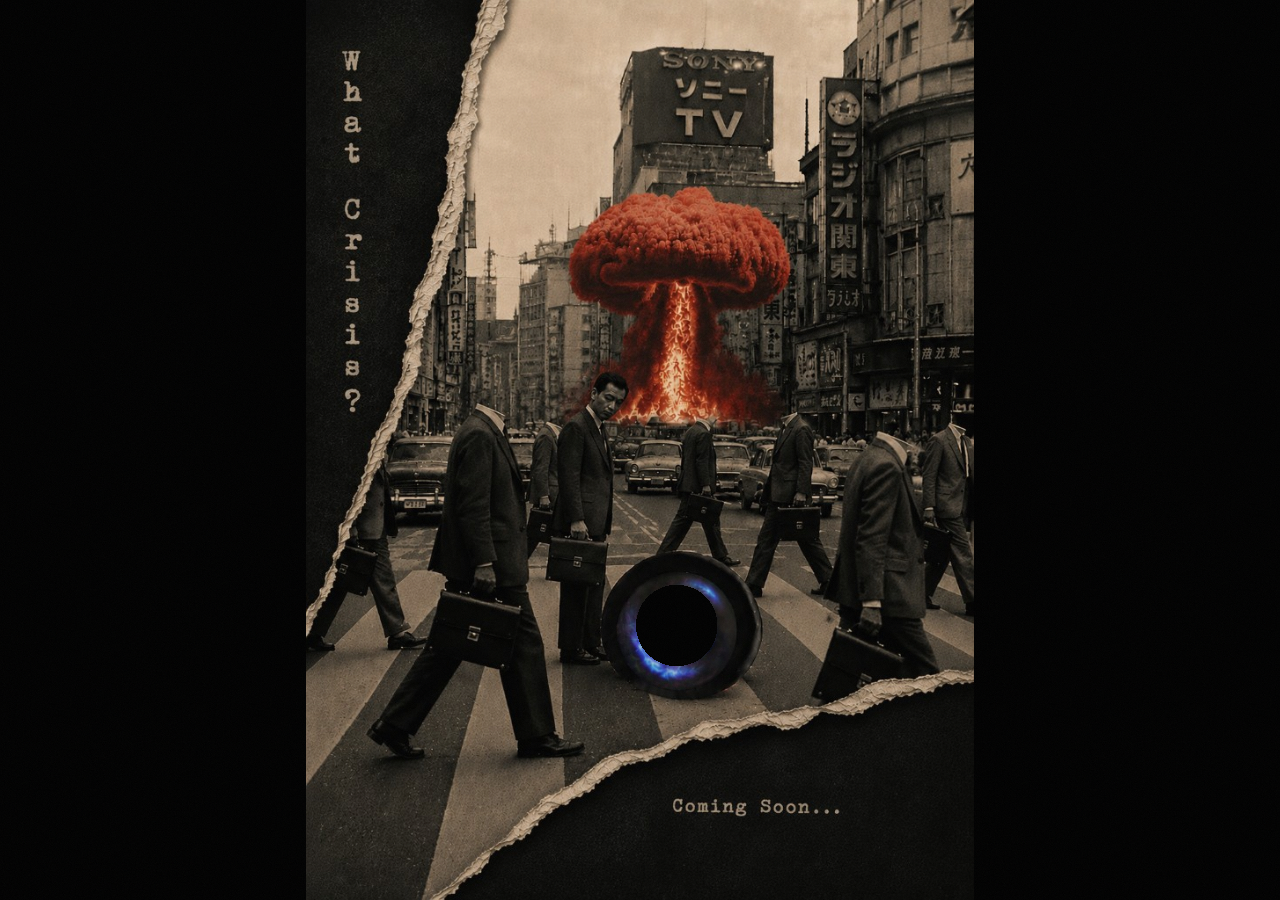
==== index.html @ 4004592e "Add Julian gallery and centralized site-access modes, left in FULL. Hidden layers now share one trac" ====
<!DOCTYPE html>
<html lang="en">
<head>
  <meta charset="UTF-8">
  <meta name="viewport" content="width=device-width, initial-scale=1.0">
  <title>What Crisis?</title>
  <link rel="preconnect" href="https://fonts.googleapis.com">
  <link rel="preconnect" href="https://fonts.gstatic.com" crossorigin>
  <link href="https://fonts.googleapis.com/css2?family=Special+Elite&display=swap" rel="stylesheet">
  <link rel="stylesheet" href="portal-config.css">
  <link rel="stylesheet" href="game-config.css">
  <link rel="stylesheet" href="styles.css">
  <link rel="stylesheet" href="game.css">
</head>
<body>
  <div class="noise" aria-hidden="true"></div>

  <header class="hero">
    <div class="hero-stage">
      <img
        class="hero-background"
        src="assets/background.png"
        alt=""
        width="759"
        height="1024"
        decoding="async"
        fetchpriority="high"
      />

      <div class="portal-inner" aria-hidden="true">
        <video
          class="portal-video"
          autoplay
          muted
          loop
          playsinline
          preload="auto"
          src="videos/portal.mov"
        ></video>
      </div>

      <button type="button" class="game-trigger" id="open-game" aria-label="Something in the crowd looks back"></button>
      <button type="button" class="portal-open" id="open-player" aria-label="Open music player"></button>
    </div>
  </header>

  <div id="crisis-game" class="crisis-game" aria-hidden="true">
    <canvas id="crisis-canvas" class="crisis-canvas"></canvas>
    <div id="crisis-death-flash" class="crisis-fire" aria-hidden="true"></div>
    <p id="crisis-prompt" class="crisis-prompt">Can one truly reach the object of one's desire?</p>
    <div class="crisis-lab" id="crisis-lab">
      <div class="lab-machine">
        <svg class="lab-filters" aria-hidden="true">
          <filter id="lab-logo-grit" x="-8%" y="-8%" width="116%" height="116%" color-interpolation-filters="sRGB">
            <feTurbulence type="fractalNoise" baseFrequency="0.62" numOctaves="4" seed="11" result="noise" />
            <feColorMatrix type="saturate" values="0" in="noise" result="grain" />
            <feComponentTransfer in="grain" result="grainSoft">
              <feFuncA type="linear" slope="0.32" />
            </feComponentTransfer>
            <feBlend in="SourceGraphic" in2="grainSoft" mode="multiply" result="gritty" />
            <feComponentTransfer in="gritty">
              <feFuncR type="linear" slope="1.12" />
              <feFuncG type="linear" slope="1.12" />
              <feFuncB type="linear" slope="1.12" />
            </feComponentTransfer>
          </filter>
        </svg>
        <div class="lab-port">
          <video
            id="lab-video"
            class="lab-video"
            muted
            loop
            playsinline
            preload="auto"
            src="videos/portal.mov"
          ></video>
        </div>
        <img class="lab-panel" src="assets/game/Lab.png" alt="" draggable="false">
        <img class="lab-logo" src="assets/game/Logo.png" alt="" draggable="false">
        <img id="lab-light" class="lab-light" src="assets/game/Light.png" alt="" hidden>
        <img id="lab-gauge" class="lab-gauge" src="assets/game/Gauge.png" alt="" hidden>
        <button type="button" id="lab-knob" class="lab-knob" aria-label="Machine control">
          <img src="assets/game/Knob.png" alt="">
        </button>
      </div>
    </div>
  </div>

  <script src="site-access.js"></script>
  <script src="ambient.js"></script>
  <script src="script.js"></script>
  <script src="game.js"></script>
</body>
</html>
---- portal-config.css ----
/*
 * ═══════════════════════════════════════════════════════════
 *  INNER PORTAL ALIGNMENT — edit only this file to tune
 * ═══════════════════════════════════════════════════════════
 *
 * Controls the video window inside the dark center opening.
 * The blue outer ring comes from the static artwork and stays visible.
 *
 * Visual tuning: add ?portal-debug to the URL, or add class="debug"
 * to the <video> element to show a red alignment outline.
 */

.hero-stage {
  /* Source artwork dimensions (portrait) */
  --hero-aspect-w: 759;
  --hero-aspect-h: 1024;

  /* Inner dark circle — center position (% of artwork width/height) */
  --portal-inner-x: 55.5%;
  --portal-inner-y: 69.5%;

  /* Inner dark circle — diameter (% of artwork width) */
  --portal-inner-size: 11.2%;
}
---- game-config.css ----
/*
 * ═══════════════════════════════════════════════════════════
 *  HIDDEN GAME TRIGGER — edit only this file to retune
 * ═══════════════════════════════════════════════════════════
 *
 * Invisible hotspot over the headed businessman on the artwork.
 * Values are relative to the rendered .hero-stage, same as the portal.
 *
 * Visual tuning: add ?game-debug to the URL.
 */

.hero-stage {
  /* Center of the headed businessman (% of artwork) */
  --game-trigger-x: 41%;
  --game-trigger-y: 58%;

  /* Hit area (% of artwork width / height) */
  --game-trigger-w: 10%;
  --game-trigger-h: 28%;
}

.lab-machine {
  --lab-aspect-w: 1185;
  --lab-aspect-h: 928;

  /* Inner porthole glass — video sits here, metal ring stays visible */
  --lab-port-x: 48.1%;
  --lab-port-y: 48.9%;
  --lab-port-size: 46%;
  --lab-video-scale: 1.25;

  /* Sprite registration: left/top are the PNG canvas origin, not the visual center.
     Knob.png visible center is (63, 81) in a 126×151 canvas; baked rim center is (999, 748). */
  --lab-knob-x: 75.053%;
  --lab-knob-y: 65.416%;
  --lab-knob-w: 18.501%;
  --lab-knob-h: 28.313%;

  --lab-light-x: 13.25%;
  --lab-light-y: 16.4%;
  --lab-light-w: 14.6%;
  --lab-light-h: 18.3%;

  --lab-gauge-x: 84.9%;
  --lab-gauge-y: 19.5%;
  --lab-gauge-w: 21.8%;
  --lab-gauge-h: 26.1%;

  /* Lower-left medallion — covers baked-in WC emblem, both states */
  --lab-logo-x: 14.4%;
  --lab-logo-y: 82.5%;
  --lab-logo-w: 27.6%;
  --lab-logo-h: 23.5%;
}
---- styles.css ----
/* ── Reset & Variables ── */
*, *::before, *::after {
  box-sizing: border-box;
  margin: 0;
  padding: 0;
}

:root {
  --charcoal: #1a1814;
  --portal-blue: #4fc3f7;
  --portal-violet: #7c4dff;
  --portal-gold: #ffd54f;
}

html, body {
  height: 100%;
  overflow: hidden;
}

body {
  background: #000;
}

/* ── Film grain overlay ── */
.noise {
  position: fixed;
  inset: 0;
  z-index: 9999;
  pointer-events: none;
  opacity: 0.04;
  background-image: url("data:image/svg+xml,%3Csvg viewBox='0 0 256 256' xmlns='http://www.w3.org/2000/svg'%3E%3Cfilter id='n'%3E%3CfeTurbulence type='fractalNoise' baseFrequency='0.9' numOctaves='4' stitchTiles='stitch'/%3E%3C/filter%3E%3Crect width='100%25' height='100%25' filter='url(%23n)'/%3E%3C/svg%3E");
  background-size: 200px;
}

/* ── Hero ── */
.hero {
  position: relative;
  min-height: 100vh;
  min-height: 100dvh;
  display: grid;
  place-items: center;
  overflow: hidden;
  background: #000;
}

.hero-stage {
  position: relative;
  aspect-ratio: var(--hero-aspect-w) / var(--hero-aspect-h);
  width: min(100vw, calc(100dvh * var(--hero-aspect-w) / var(--hero-aspect-h)));
  max-height: 100dvh;
  flex-shrink: 0;
}

.hero-background {
  position: absolute;
  inset: 0;
  width: 100%;
  height: 100%;
  object-fit: contain;
  object-position: center;
  display: block;
  user-select: none;
  pointer-events: none;
  z-index: 2;

  -webkit-mask-image: radial-gradient(
    circle at var(--portal-inner-x) var(--portal-inner-y),
    transparent 0,
    transparent calc(var(--portal-inner-size) / 2),
    black calc(var(--portal-inner-size) / 2)
  );
  mask-image: radial-gradient(
    circle at var(--portal-inner-x) var(--portal-inner-y),
    transparent 0,
    transparent calc(var(--portal-inner-size) / 2),
    black calc(var(--portal-inner-size) / 2)
  );
}

.portal-inner {
  position: absolute;
  left: var(--portal-inner-x);
  top: var(--portal-inner-y);
  width: var(--portal-inner-size);
  aspect-ratio: 1;
  transform: translate(-50%, -50%);
  border-radius: 50%;
  overflow: hidden;
  pointer-events: none;
  z-index: 1;
}

.portal-video {
  width: 100%;
  height: 100%;
  object-fit: cover;
  object-position: center;
  display: block;
  border-radius: 50%;
  background: transparent;
  pointer-events: none;
  -webkit-appearance: none;
  appearance: none;
}

.portal-video.debug {
  outline: 2px solid red;
  opacity: 0.75;
}

.portal-video::-webkit-media-controls,
.portal-video::-webkit-media-controls-enclosure {
  display: none !important;
}

.portal-open {
  position: absolute;
  left: var(--portal-inner-x);
  top: var(--portal-inner-y);
  width: calc(var(--portal-inner-size) * 2.2);
  height: calc(var(--portal-inner-size) * 2.2);
  transform: translate(-50%, -50%);
  border: none;
  border-radius: 50%;
  background: transparent;
  cursor: pointer;
  z-index: 3;
}

.portal-open:focus-visible {
  outline: 2px solid rgba(216, 210, 194, 0.5);
  outline-offset: 4px;
}

/* ── Reduced motion ── */
@media (prefers-reduced-motion: reduce) {
  .portal-video {
    display: none;
  }

  .portal-inner::after {
    content: '';
    position: absolute;
    inset: 0;
    border-radius: 50%;
    background: radial-gradient(circle at 45% 40%,
      var(--portal-gold) 0%,
      var(--portal-blue) 45%,
      var(--portal-violet) 80%,
      #0a1628 100%
    );
  }
}

/* ── Portal debug mode (?portal-debug) ── */
.portal-debug-panel {
  position: fixed;
  bottom: 1rem;
  right: 1rem;
  z-index: 10000;
  width: min(18rem, calc(100vw - 2rem));
  padding: 1rem;
  font-family: system-ui, sans-serif;
  font-size: 0.7rem;
  color: #e8e0d0;
  background: rgba(26, 24, 20, 0.92);
  border: 1px solid rgba(79, 195, 247, 0.4);
  border-radius: 0.5rem;
  box-shadow: 0 8px 32px rgba(0, 0, 0, 0.5);
}

.portal-debug-panel h2 {
  font-size: 0.75rem;
  font-weight: 400;
  letter-spacing: 0.12em;
  text-transform: uppercase;
  color: var(--portal-blue);
  margin-bottom: 0.75rem;
}

.portal-debug-panel label {
  display: flex;
  flex-direction: column;
  gap: 0.25rem;
  margin-bottom: 0.65rem;
}

.portal-debug-panel output {
  font-size: 0.65rem;
  color: #c4b59a;
}

.portal-debug-panel input[type='range'] {
  width: 100%;
  accent-color: var(--portal-blue);
}

.portal-debug-actions {
  display: flex;
  gap: 0.5rem;
  margin-top: 0.75rem;
}

.portal-debug-actions button {
  flex: 1;
  padding: 0.4rem 0.5rem;
  font-family: inherit;
  font-size: 0.6rem;
  letter-spacing: 0.08em;
  text-transform: uppercase;
  color: #e8e0d0;
  background: rgba(79, 195, 247, 0.15);
  border: 1px solid rgba(79, 195, 247, 0.35);
  border-radius: 0.25rem;
  cursor: pointer;
}

.portal-debug-actions button:hover {
  background: rgba(79, 195, 247, 0.3);
}
---- game.css ----
.game-trigger {
  position: absolute;
  left: var(--game-trigger-x);
  top: var(--game-trigger-y);
  width: var(--game-trigger-w);
  height: var(--game-trigger-h);
  transform: translate(-50%, -50%);
  border: none;
  padding: 0;
  background: transparent;
  cursor: pointer;
  z-index: 3;
}

.game-trigger:focus-visible {
  outline: 2px solid rgba(216, 210, 194, 0.45);
  outline-offset: 3px;
}

body.game-debug .game-trigger {
  outline: 2px dashed rgba(232, 80, 54, 0.85);
  outline-offset: 2px;
}

.crisis-game {
  position: fixed;
  inset: 0;
  z-index: 40;
  display: none;
  background: #000;
  overflow: hidden;
  touch-action: none;
}

.crisis-game.is-open {
  display: block;
}

.crisis-canvas {
  position: absolute;
  inset: 0;
  width: 100%;
  height: 100%;
  display: block;
}

.crisis-fire {
  position: absolute;
  inset: 0;
  z-index: 6;
  background:
    url("assets/game/Fire.png") center center / cover no-repeat,
    radial-gradient(circle at center, rgba(232, 64, 32, 0.85) 0%, rgba(90, 8, 0, 0.55) 55%, rgba(0, 0, 0, 0.2) 100%);
  mix-blend-mode: screen;
  opacity: 0;
  pointer-events: none;
  transform: scale(0.45);
}

.crisis-fire.is-flash {
  animation: crisis-death-flash 0.48s ease-out forwards;
}

.crisis-game.is-lab .crisis-canvas,
.crisis-game.is-lab .crisis-fire {
  display: none;
}

.crisis-prompt {
  position: absolute;
  left: 50%;
  top: 18%;
  transform: translateX(-50%);
  width: min(34rem, 88vw);
  margin: 0;
  padding: 0 0.5rem;
  font-family: 'Special Elite', 'Courier New', Courier, monospace;
  font-size: clamp(0.95rem, 2.6vw, 1.45rem);
  font-weight: 400;
  letter-spacing: 0.14em;
  line-height: 1.45;
  text-align: center;
  text-transform: uppercase;
  color: #f3ece0;
  text-shadow: 0 1px 0 #000, 0 0 18px rgba(0, 0, 0, 0.85);
  pointer-events: none;
  opacity: 0;
  transition: opacity 0.7s ease;
  z-index: 2;
}

.crisis-prompt.is-on {
  opacity: 1;
}

.crisis-lab {
  display: none;
  position: absolute;
  inset: 0;
  background: #050505;
}

.crisis-game.is-lab .crisis-lab {
  display: grid;
  place-items: center;
}

.lab-machine {
  position: relative;
  width: min(100vw, calc(100dvh * var(--lab-aspect-w) / var(--lab-aspect-h)));
  max-height: 100dvh;
  aspect-ratio: var(--lab-aspect-w) / var(--lab-aspect-h);
}

.lab-panel {
  position: absolute;
  inset: 0;
  width: 100%;
  height: 100%;
  object-fit: contain;
  pointer-events: none;
  user-select: none;
  z-index: 2;
}

.lab-port {
  position: absolute;
  left: var(--lab-port-x);
  top: var(--lab-port-y);
  width: var(--lab-port-size);
  aspect-ratio: 1;
  transform: translate(-50%, -50%);
  border-radius: 50%;
  overflow: hidden;
  z-index: 3;
  visibility: hidden;
  pointer-events: none;
}

.lab-port.is-on {
  visibility: visible;
}

.lab-video {
  display: none;
  width: 100%;
  height: 100%;
  object-fit: cover;
  border-radius: 50%;
  cursor: pointer;
  transform: scale(var(--lab-video-scale));
  transform-origin: center center;
}

.lab-video.is-on {
  display: block;
  pointer-events: auto;
}

.lab-video::-webkit-media-controls,
.lab-video::-webkit-media-controls-enclosure {
  display: none !important;
}

.lab-light,
.lab-gauge,
.lab-logo {
  position: absolute;
  object-fit: fill;
  pointer-events: none;
  user-select: none;
  z-index: 3;
}

.lab-light {
  left: var(--lab-light-x);
  top: var(--lab-light-y);
  width: var(--lab-light-w);
  height: var(--lab-light-h);
  transform: translate(-50%, -50%);
}

.lab-gauge {
  left: var(--lab-gauge-x);
  top: var(--lab-gauge-y);
  width: var(--lab-gauge-w);
  height: var(--lab-gauge-h);
  transform: translate(-50%, -50%);
}

.lab-filters {
  position: absolute;
  width: 0;
  height: 0;
  overflow: hidden;
}

.lab-logo {
  left: var(--lab-logo-x);
  top: var(--lab-logo-y);
  width: var(--lab-logo-w);
  height: var(--lab-logo-h);
  transform: translate(-50%, -50%);
  filter: brightness(0.55);
  -webkit-mask-image: radial-gradient(circle closest-side, #000 78%, transparent 80%);
  mask-image: radial-gradient(circle closest-side, #000 78%, transparent 80%);
}

.lab-knob {
  position: absolute;
  left: var(--lab-knob-x);
  top: var(--lab-knob-y);
  width: var(--lab-knob-w);
  height: var(--lab-knob-h);
  padding: 0;
  border: none;
  background: transparent;
  cursor: pointer;
  z-index: 4;
}

.lab-knob img {
  width: 100%;
  height: 100%;
  object-fit: fill;
  pointer-events: none;
}

.lab-knob.is-on img {
  visibility: hidden;
}

.lab-knob:focus-visible {
  outline: 2px solid rgba(216, 210, 194, 0.45);
  outline-offset: 3px;
}

@keyframes crisis-death-flash {
  0% { opacity: 0; transform: scale(0.4); }
  18% { opacity: 1; transform: scale(1.08); }
  100% { opacity: 0; transform: scale(1.7); }
}

@media (prefers-reduced-motion: reduce) {
  .crisis-fire.is-flash {
    animation: crisis-death-flash 0.35s linear forwards;
  }
}
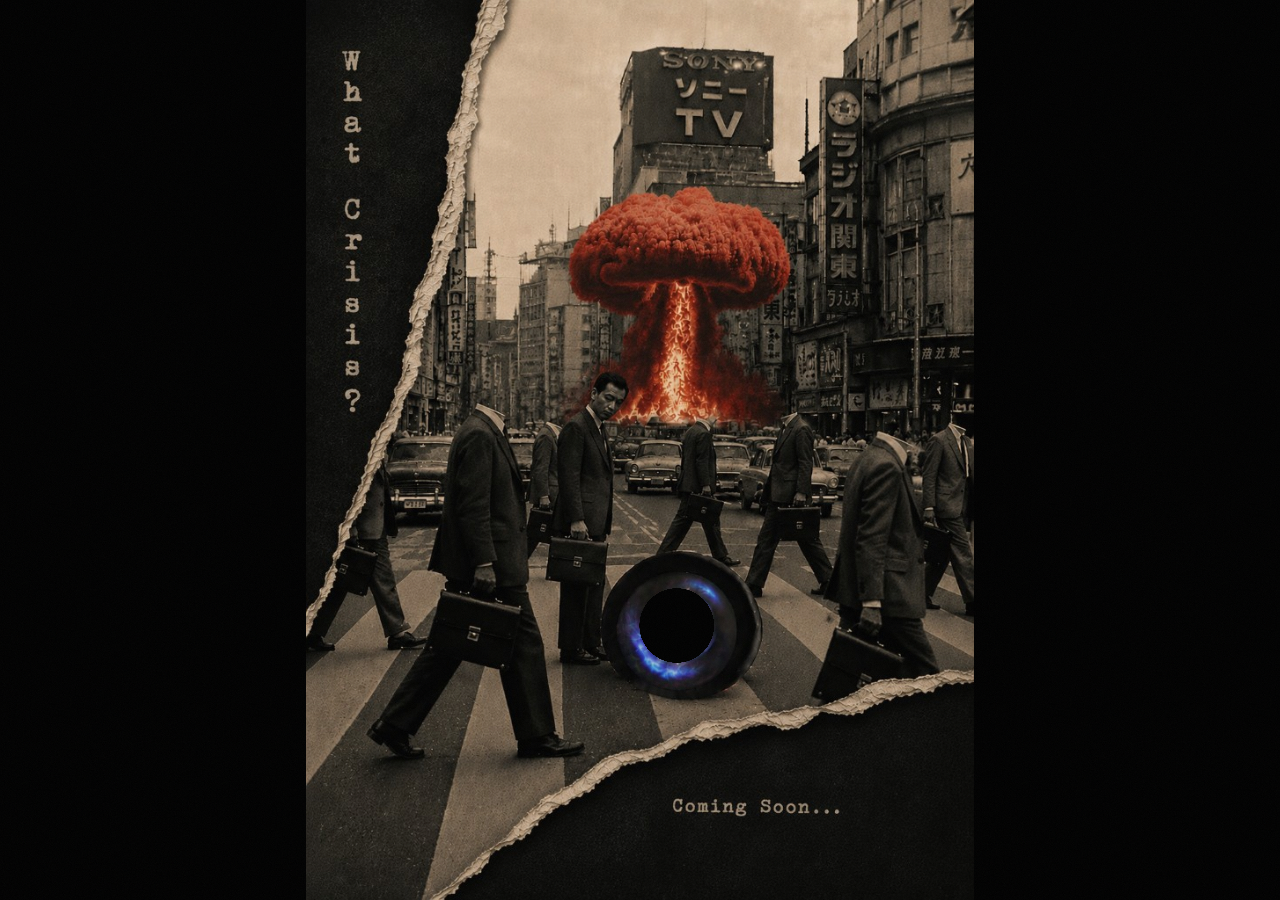
==== commit 26ded731: "Add the well ending, Julian's drawings, and the death-card slam. Gallery artwork now uses the real d" ====
--- a/index.html
+++ b/index.html
@@ -47,6 +47,24 @@
   <div id="crisis-game" class="crisis-game" aria-hidden="true">
     <canvas id="crisis-canvas" class="crisis-canvas"></canvas>
     <div id="crisis-death-flash" class="crisis-fire" aria-hidden="true"></div>
+    <div id="crisis-death-cards" class="crisis-death-cards" aria-hidden="true">
+      <img
+        class="crisis-death-card crisis-death-card-a"
+        src="assets/game/80992891369__BA3DA959-0F0E-4A81-AC6F-A8A56352DB5E.jpg"
+        alt=""
+        width="2365"
+        height="3219"
+        draggable="false"
+      />
+      <img
+        class="crisis-death-card crisis-death-card-b"
+        src="assets/well-final.jpg"
+        alt=""
+        width="1258"
+        height="950"
+        draggable="false"
+      />
+    </div>
     <p id="crisis-prompt" class="crisis-prompt">Can one truly reach the object of one's desire?</p>
     <div class="crisis-lab" id="crisis-lab">
       <div class="lab-machine">
@@ -69,9 +87,11 @@
           <video
             id="lab-video"
             class="lab-video"
+            autoplay
             muted
             loop
             playsinline
+            webkit-playsinline
             preload="auto"
             src="videos/portal.mov"
           ></video>
@@ -79,7 +99,7 @@
         <img class="lab-panel" src="assets/game/Lab.png" alt="" draggable="false">
         <img class="lab-logo" src="assets/game/Logo.png" alt="" draggable="false">
         <img id="lab-light" class="lab-light" src="assets/game/Light.png" alt="" hidden>
-        <img id="lab-gauge" class="lab-gauge" src="assets/game/Gauge.png" alt="" hidden>
+        <img id="lab-gauge" class="lab-gauge" src="assets/game/Gauge.png" alt="">
         <button type="button" id="lab-knob" class="lab-knob" aria-label="Machine control">
           <img src="assets/game/Knob.png" alt="">
         </button>
--- a/styles.css
+++ b/styles.css
@@ -64,16 +64,18 @@
   z-index: 2;
 
   -webkit-mask-image: radial-gradient(
-    circle at var(--portal-inner-x) var(--portal-inner-y),
-    transparent 0,
-    transparent calc(var(--portal-inner-size) / 2),
-    black calc(var(--portal-inner-size) / 2)
+    calc(var(--portal-inner-size) * 0.5)
+      calc(var(--portal-inner-size) * 0.5 * var(--hero-aspect-w) / var(--hero-aspect-h))
+      at var(--portal-inner-x) var(--portal-inner-y),
+    transparent 99.6%,
+    #000 100%
   );
   mask-image: radial-gradient(
-    circle at var(--portal-inner-x) var(--portal-inner-y),
-    transparent 0,
-    transparent calc(var(--portal-inner-size) / 2),
-    black calc(var(--portal-inner-size) / 2)
+    calc(var(--portal-inner-size) * 0.5)
+      calc(var(--portal-inner-size) * 0.5 * var(--hero-aspect-w) / var(--hero-aspect-h))
+      at var(--portal-inner-x) var(--portal-inner-y),
+    transparent 99.6%,
+    #000 100%
   );
 }
 
@@ -83,20 +85,30 @@
   top: var(--portal-inner-y);
   width: var(--portal-inner-size);
   aspect-ratio: 1;
-  transform: translate(-50%, -50%);
+  transform: translate3d(-50%, -50%, 0);
   border-radius: 50%;
   overflow: hidden;
+  overflow: clip;
+  isolation: isolate;
+  contain: paint;
+  clip-path: circle(50%);
+  -webkit-mask-image: radial-gradient(circle closest-side, #000 99.6%, transparent 100%);
+  mask-image: radial-gradient(circle closest-side, #000 99.6%, transparent 100%);
   pointer-events: none;
   z-index: 1;
 }
 
 .portal-video {
+  position: absolute;
+  inset: 0;
   width: 100%;
   height: 100%;
   object-fit: cover;
   object-position: center;
   display: block;
+  border: 0;
   border-radius: 50%;
+  clip-path: circle(50%);
   background: transparent;
   pointer-events: none;
   -webkit-appearance: none;
--- a/game.css
+++ b/game.css
@@ -30,6 +30,7 @@
   background: #000;
   overflow: hidden;
   touch-action: none;
+  isolation: isolate;
 }
 
 .crisis-game.is-open {
@@ -61,8 +62,66 @@
   animation: crisis-death-flash 0.48s ease-out forwards;
 }
 
+.crisis-fire.is-receded {
+  animation: none;
+  opacity: 0;
+  visibility: hidden;
+}
+
+.crisis-death-cards {
+  position: absolute;
+  inset: 0;
+  z-index: 80;
+  display: grid;
+  place-items: center;
+  overflow: hidden;
+  background: #000;
+  opacity: 0;
+  visibility: hidden;
+  pointer-events: none;
+  isolation: isolate;
+}
+
+.crisis-death-cards.is-slam {
+  opacity: 1;
+  visibility: visible;
+}
+
+.crisis-death-card {
+  grid-area: 1 / 1;
+  display: block;
+  user-select: none;
+  pointer-events: none;
+}
+
+.crisis-death-card-a {
+  width: 100%;
+  height: 100%;
+  object-fit: contain;
+  object-position: center;
+  z-index: 1;
+  opacity: 1;
+  filter: sepia(0.25) hue-rotate(-12deg) saturate(1.45);
+}
+
+.crisis-death-card-b {
+  width: 100%;
+  height: 100%;
+  object-fit: contain;
+  object-position: center;
+  z-index: 2;
+  opacity: 0;
+  background: #000;
+}
+
+.crisis-death-cards.is-cross .crisis-death-card-b {
+  opacity: 1;
+  transition: opacity 0.38s linear;
+}
+
 .crisis-game.is-lab .crisis-canvas,
-.crisis-game.is-lab .crisis-fire {
+.crisis-game.is-lab .crisis-fire,
+.crisis-game.is-lab .crisis-death-cards {
   display: none;
 }
 
@@ -129,9 +188,15 @@
   top: var(--lab-port-y);
   width: var(--lab-port-size);
   aspect-ratio: 1;
-  transform: translate(-50%, -50%);
+  transform: translate3d(-50%, -50%, 0);
   border-radius: 50%;
   overflow: hidden;
+  overflow: clip;
+  isolation: isolate;
+  contain: paint;
+  clip-path: circle(50%);
+  -webkit-mask-image: radial-gradient(circle closest-side, #000 99.6%, transparent 100%);
+  mask-image: radial-gradient(circle closest-side, #000 99.6%, transparent 100%);
   z-index: 3;
   visibility: hidden;
   pointer-events: none;
@@ -142,18 +207,21 @@
 }
 
 .lab-video {
-  display: none;
+  position: absolute;
+  inset: 0;
+  display: block;
   width: 100%;
   height: 100%;
   object-fit: cover;
+  border: 0;
   border-radius: 50%;
   cursor: pointer;
   transform: scale(var(--lab-video-scale));
   transform-origin: center center;
+  pointer-events: none;
 }
 
 .lab-video.is-on {
-  display: block;
   pointer-events: auto;
 }
 
@@ -241,6 +309,11 @@
   100% { opacity: 0; transform: scale(1.7); }
 }
 
+@keyframes crisis-death-slam {
+  0% { transform: scale(1.18); }
+  100% { transform: scale(1); }
+}
+
 @media (prefers-reduced-motion: reduce) {
   .crisis-fire.is-flash {
     animation: crisis-death-flash 0.35s linear forwards;
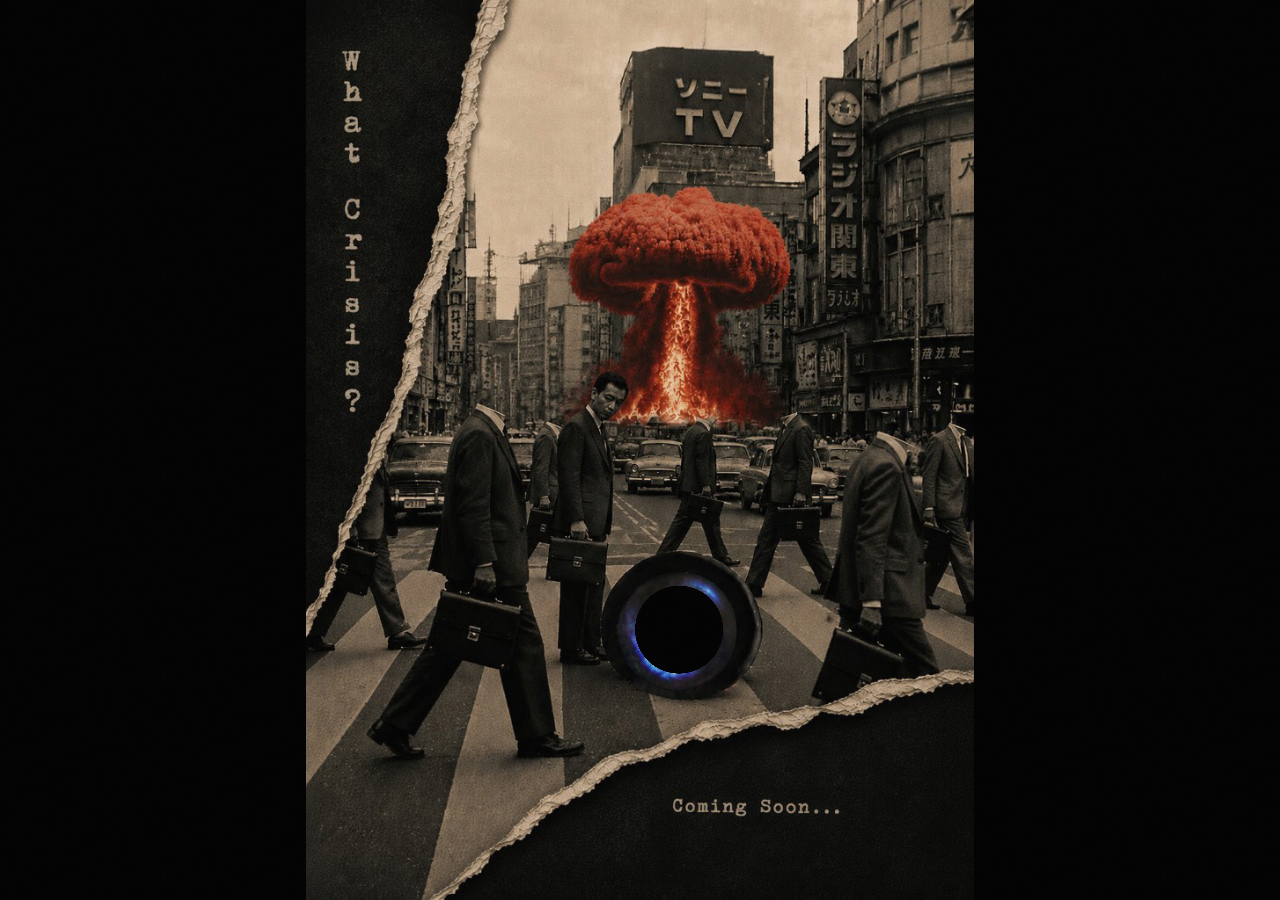
==== commit 48e4a625: "Ship remaining page art and audio, and lock the live site to PRERELEASE. Co-authored-by: Cursor <cur" ====
--- a/index.html
+++ b/index.html
@@ -2,15 +2,15 @@
 <html lang="en">
 <head>
   <meta charset="UTF-8">
-  <meta name="viewport" content="width=device-width, initial-scale=1.0">
+  <meta name="viewport" content="width=device-width, initial-scale=1.0, viewport-fit=cover">
   <title>What Crisis?</title>
   <link rel="preconnect" href="https://fonts.googleapis.com">
   <link rel="preconnect" href="https://fonts.gstatic.com" crossorigin>
   <link href="https://fonts.googleapis.com/css2?family=Special+Elite&display=swap" rel="stylesheet">
-  <link rel="stylesheet" href="portal-config.css">
+  <link rel="stylesheet" href="portal-config.css?v=3">
   <link rel="stylesheet" href="game-config.css">
-  <link rel="stylesheet" href="styles.css">
-  <link rel="stylesheet" href="game.css">
+  <link rel="stylesheet" href="styles.css?v=2">
+  <link rel="stylesheet" href="game.css?v=8">
 </head>
 <body>
   <div class="noise" aria-hidden="true"></div>
@@ -19,7 +19,7 @@
     <div class="hero-stage">
       <img
         class="hero-background"
-        src="assets/background.png"
+        src="assets/background.png?v=2"
         alt=""
         width="759"
         height="1024"
@@ -35,7 +35,7 @@
           loop
           playsinline
           preload="auto"
-          src="videos/portal.mov"
+          src="videos/portal.mov?v=2"
         ></video>
       </div>
 
@@ -87,13 +87,11 @@
           <video
             id="lab-video"
             class="lab-video"
-            autoplay
             muted
             loop
             playsinline
             webkit-playsinline
-            preload="auto"
-            src="videos/portal.mov"
+            preload="none"
           ></video>
         </div>
         <img class="lab-panel" src="assets/game/Lab.png" alt="" draggable="false">
@@ -107,9 +105,18 @@
     </div>
   </div>
 
-  <script src="site-access.js"></script>
+  <div id="home-player-shell" class="home-player-shell" hidden>
+    <iframe
+      id="home-player-frame"
+      class="home-player-frame"
+      title="What Crisis? — Player"
+      allow="autoplay"
+    ></iframe>
+  </div>
+
+  <script src="site-access.js?v=2"></script>
   <script src="ambient.js"></script>
-  <script src="script.js"></script>
-  <script src="game.js"></script>
+  <script src="script.js?v=5"></script>
+  <script src="game.js?v=8"></script>
 </body>
 </html>
--- a/portal-config.css
+++ b/portal-config.css
@@ -16,9 +16,9 @@
   --hero-aspect-h: 1024;
 
   /* Inner dark circle — center position (% of artwork width/height) */
-  --portal-inner-x: 55.5%;
-  --portal-inner-y: 69.5%;
+  --portal-inner-x: 55.85%;
+  --portal-inner-y: 69.96%;
 
   /* Inner dark circle — diameter (% of artwork width) */
-  --portal-inner-size: 11.2%;
+  --portal-inner-size: 13.2%;
 }
--- a/styles.css
+++ b/styles.css
@@ -41,13 +41,24 @@
   place-items: center;
   overflow: hidden;
   background: #000;
+  padding:
+    env(safe-area-inset-top, 0px)
+    env(safe-area-inset-right, 0px)
+    env(safe-area-inset-bottom, 0px)
+    env(safe-area-inset-left, 0px);
 }
 
 .hero-stage {
   position: relative;
   aspect-ratio: var(--hero-aspect-w) / var(--hero-aspect-h);
-  width: min(100vw, calc(100dvh * var(--hero-aspect-w) / var(--hero-aspect-h)));
-  max-height: 100dvh;
+  width: min(
+    100%,
+    calc(
+      (100dvh - env(safe-area-inset-top, 0px) - env(safe-area-inset-bottom, 0px))
+      * var(--hero-aspect-w) / var(--hero-aspect-h)
+    )
+  );
+  max-height: calc(100dvh - env(safe-area-inset-top, 0px) - env(safe-area-inset-bottom, 0px));
   flex-shrink: 0;
 }
 
@@ -142,6 +153,42 @@
 .portal-open:focus-visible {
   outline: 2px solid rgba(216, 210, 194, 0.5);
   outline-offset: 4px;
+}
+
+@media (hover: none) and (pointer: coarse) {
+  .portal-open {
+    width: max(calc(var(--portal-inner-size) * 2.8), 72px);
+    height: max(calc(var(--portal-inner-size) * 2.8), 72px);
+  }
+
+  .game-trigger {
+    z-index: 4;
+  }
+}
+
+.home-player-shell {
+  position: fixed;
+  inset: 0;
+  z-index: 50;
+  display: grid;
+  place-items: center;
+  background: #111;
+  padding:
+    env(safe-area-inset-top, 0px)
+    env(safe-area-inset-right, 0px)
+    env(safe-area-inset-bottom, 0px)
+    env(safe-area-inset-left, 0px);
+}
+
+.home-player-shell[hidden] {
+  display: none !important;
+}
+
+.home-player-frame {
+  width: 100%;
+  height: 100%;
+  border: 0;
+  background: #111;
 }
 
 /* ── Reduced motion ── */
--- a/game.css
+++ b/game.css
@@ -59,7 +59,7 @@
 }
 
 .crisis-fire.is-flash {
-  animation: crisis-death-flash 0.48s ease-out forwards;
+  animation: crisis-death-flash 0.95s ease-out forwards;
 }
 
 .crisis-fire.is-receded {
@@ -116,7 +116,7 @@
 
 .crisis-death-cards.is-cross .crisis-death-card-b {
   opacity: 1;
-  transition: opacity 0.38s linear;
+  transition: opacity 0.3s linear;
 }
 
 .crisis-game.is-lab .crisis-canvas,
@@ -157,17 +157,30 @@
   position: absolute;
   inset: 0;
   background: #050505;
+  box-sizing: border-box;
+  overflow: hidden;
 }
 
 .crisis-game.is-lab .crisis-lab {
   display: grid;
   place-items: center;
+  padding:
+    env(safe-area-inset-top, 0px)
+    env(safe-area-inset-right, 0px)
+    env(safe-area-inset-bottom, 0px)
+    env(safe-area-inset-left, 0px);
 }
 
 .lab-machine {
   position: relative;
-  width: min(100vw, calc(100dvh * var(--lab-aspect-w) / var(--lab-aspect-h)));
-  max-height: 100dvh;
+  width: min(
+    100%,
+    calc(
+      (100dvh - env(safe-area-inset-top, 0px) - env(safe-area-inset-bottom, 0px))
+      * var(--lab-aspect-w) / var(--lab-aspect-h)
+    )
+  );
+  max-height: calc(100dvh - env(safe-area-inset-top, 0px) - env(safe-area-inset-bottom, 0px));
   aspect-ratio: var(--lab-aspect-w) / var(--lab-aspect-h);
 }
 
@@ -213,6 +226,7 @@
   width: 100%;
   height: 100%;
   object-fit: cover;
+  object-position: center;
   border: 0;
   border-radius: 50%;
   cursor: pointer;
@@ -303,6 +317,18 @@
   outline-offset: 3px;
 }
 
+@media (hover: none) and (pointer: coarse) {
+  .lab-knob::after {
+    content: '';
+    position: absolute;
+    top: 50%;
+    left: 50%;
+    width: max(100%, 44px);
+    height: max(100%, 44px);
+    transform: translate(-50%, -50%);
+  }
+}
+
 @keyframes crisis-death-flash {
   0% { opacity: 0; transform: scale(0.4); }
   18% { opacity: 1; transform: scale(1.08); }
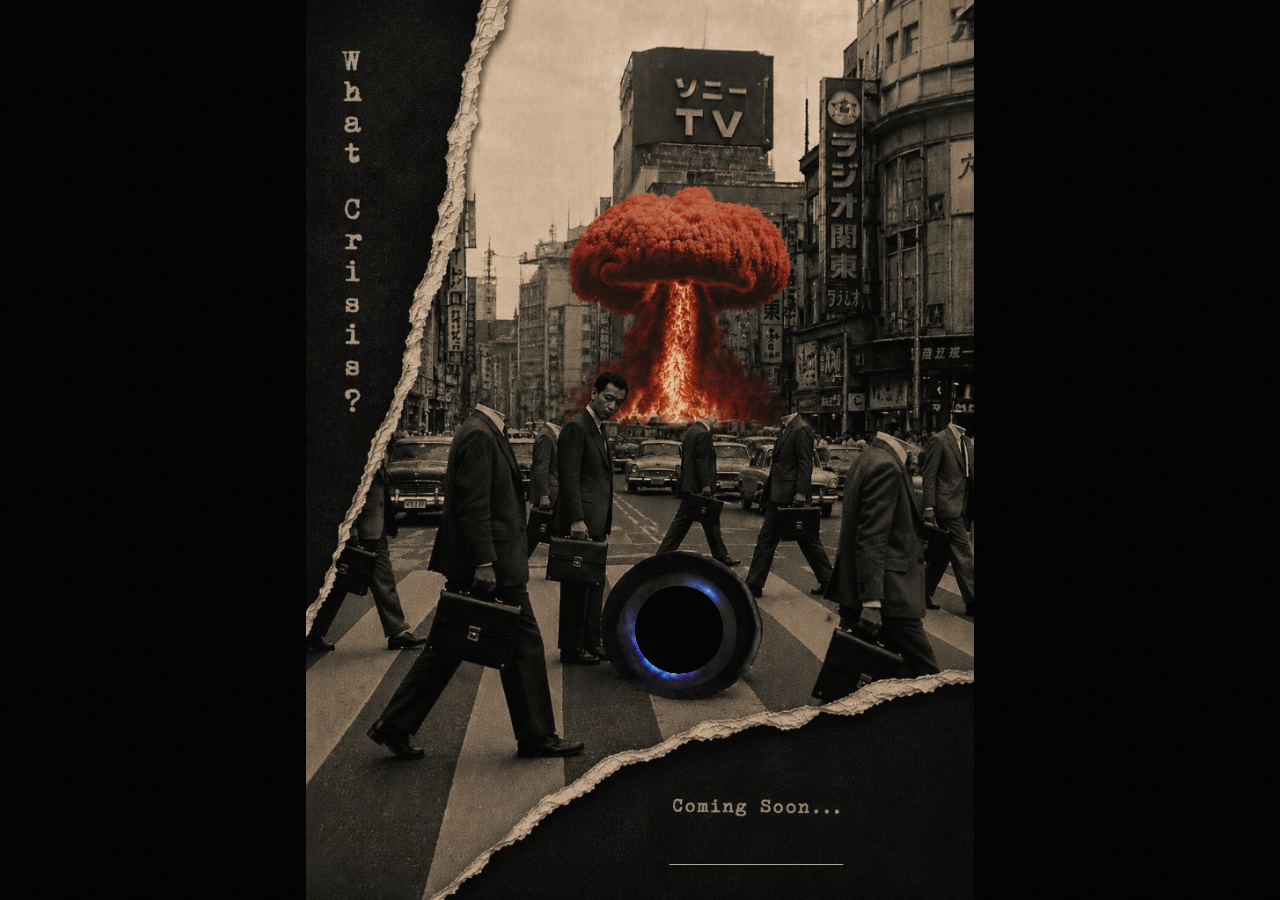
==== commit c44a396b: "Add a homepage code field so PRERELEASE visitors can unlock the full site. Co-authored-by: Cursor <c" ====
--- a/index.html
+++ b/index.html
@@ -9,7 +9,7 @@
   <link href="https://fonts.googleapis.com/css2?family=Special+Elite&display=swap" rel="stylesheet">
   <link rel="stylesheet" href="portal-config.css?v=3">
   <link rel="stylesheet" href="game-config.css">
-  <link rel="stylesheet" href="styles.css?v=2">
+  <link rel="stylesheet" href="styles.css?v=9">
   <link rel="stylesheet" href="game.css?v=8">
 </head>
 <body>
@@ -41,6 +41,9 @@
 
       <button type="button" class="game-trigger" id="open-game" aria-label="Something in the crowd looks back"></button>
       <button type="button" class="portal-open" id="open-player" aria-label="Open music player"></button>
+      <form id="home-unlock" class="home-unlock" autocomplete="off">
+        <input id="home-unlock-code" name="code" type="text" spellcheck="false" aria-label="Access code" />
+      </form>
     </div>
   </header>
 
@@ -114,9 +117,9 @@
     ></iframe>
   </div>
 
-  <script src="site-access.js?v=2"></script>
+  <script src="site-access.js?v=3"></script>
   <script src="ambient.js"></script>
-  <script src="script.js?v=5"></script>
+  <script src="script.js?v=7"></script>
   <script src="game.js?v=8"></script>
 </body>
 </html>
--- a/styles.css
+++ b/styles.css
@@ -155,6 +155,47 @@
   outline-offset: 4px;
 }
 
+.hero-stage {
+  --home-unlock-x: 67.4%;
+  --home-unlock-y: 93.6%;
+  --home-unlock-w: 26%;
+}
+
+.home-unlock {
+  position: absolute;
+  left: var(--home-unlock-x);
+  top: var(--home-unlock-y);
+  width: var(--home-unlock-w);
+  transform: translate(-50%, 0);
+  z-index: 5;
+  margin: 0;
+}
+
+.home-unlock[hidden] {
+  display: none !important;
+}
+
+.home-unlock input {
+  display: block;
+  width: 100%;
+  min-height: 1.4em;
+  padding: 0.15em 0.2em 0.2em;
+  border: none;
+  border-bottom: 1px solid rgba(216, 210, 194, 0.78);
+  background: transparent;
+  color: #d8d2c2;
+  font-family: "Special Elite", "Courier New", Courier, monospace;
+  font-size: clamp(0.72rem, 2.1vw, 1rem);
+  letter-spacing: 0.14em;
+  text-align: center;
+  outline: none;
+  caret-color: #d8d2c2;
+}
+
+.home-unlock input:focus {
+  border-bottom-color: #e8e2d4;
+}
+
 @media (hover: none) and (pointer: coarse) {
   .portal-open {
     width: max(calc(var(--portal-inner-size) * 2.8), 72px);
